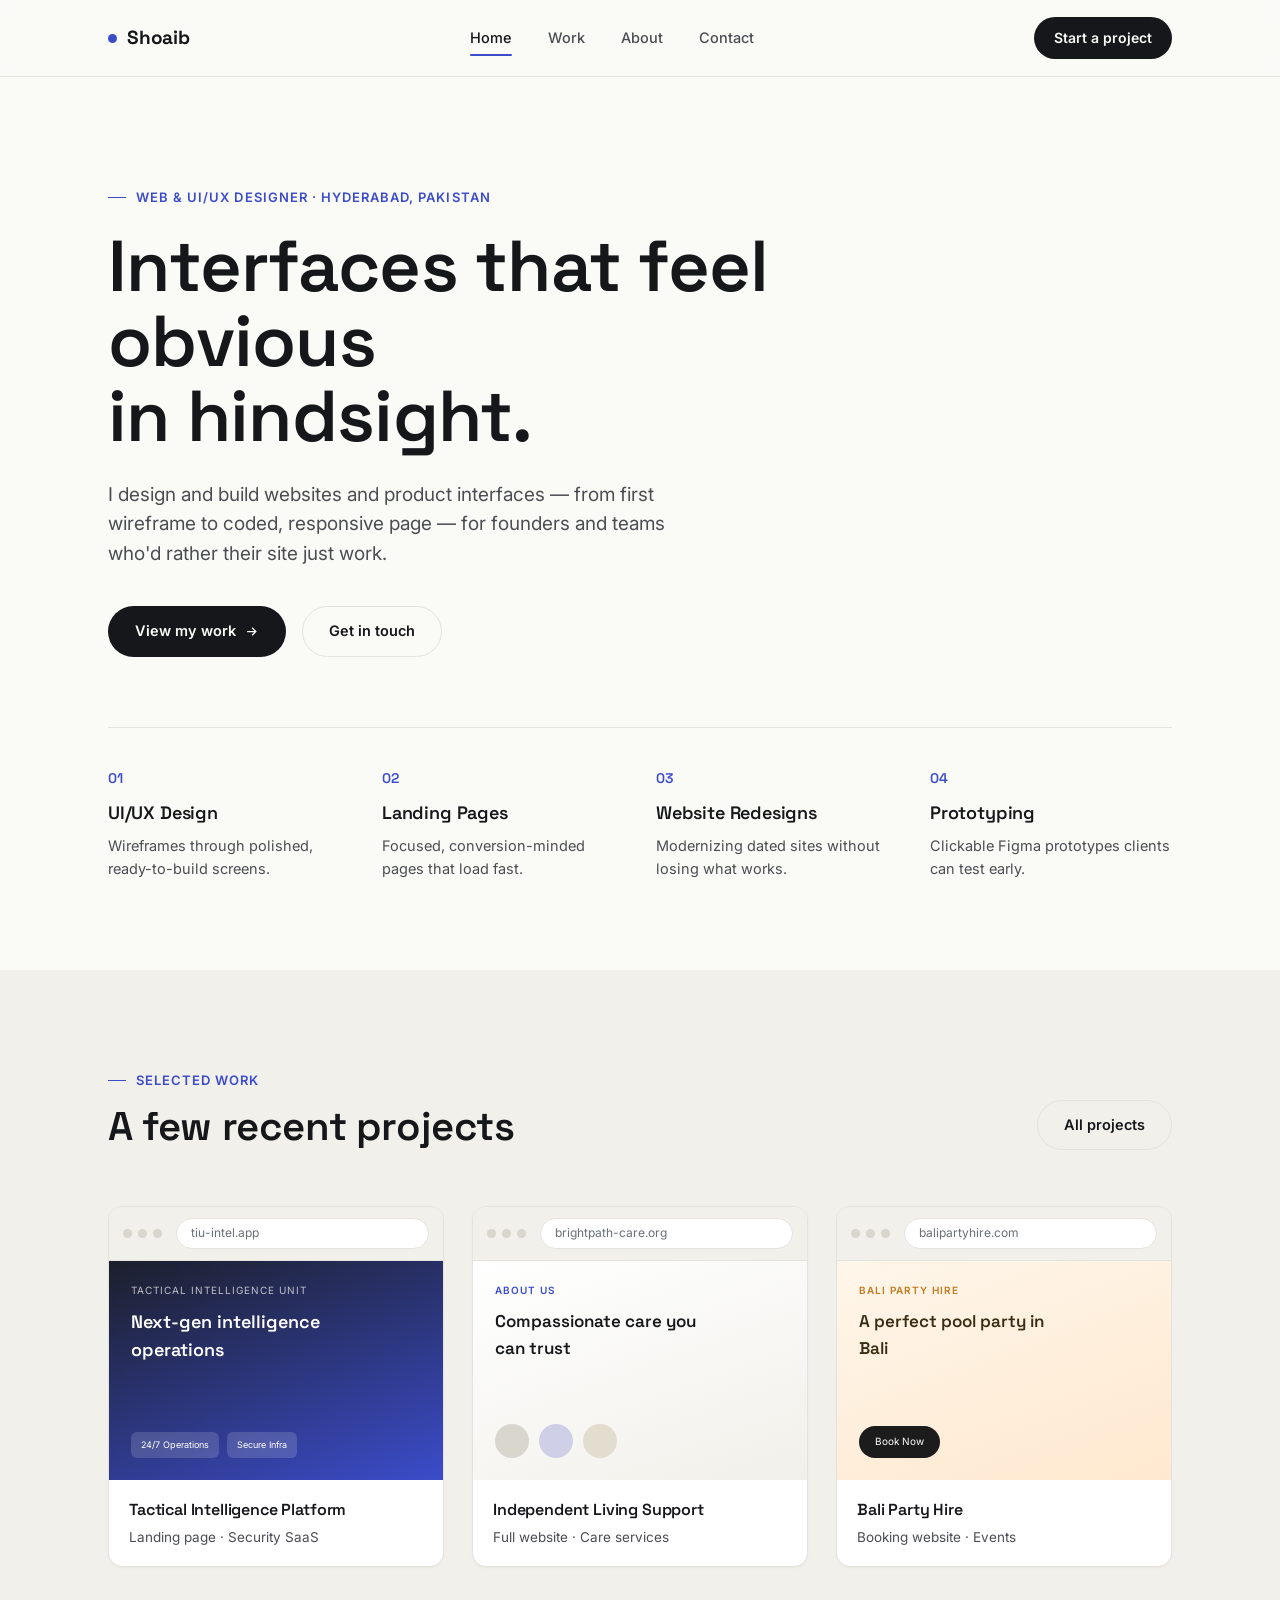
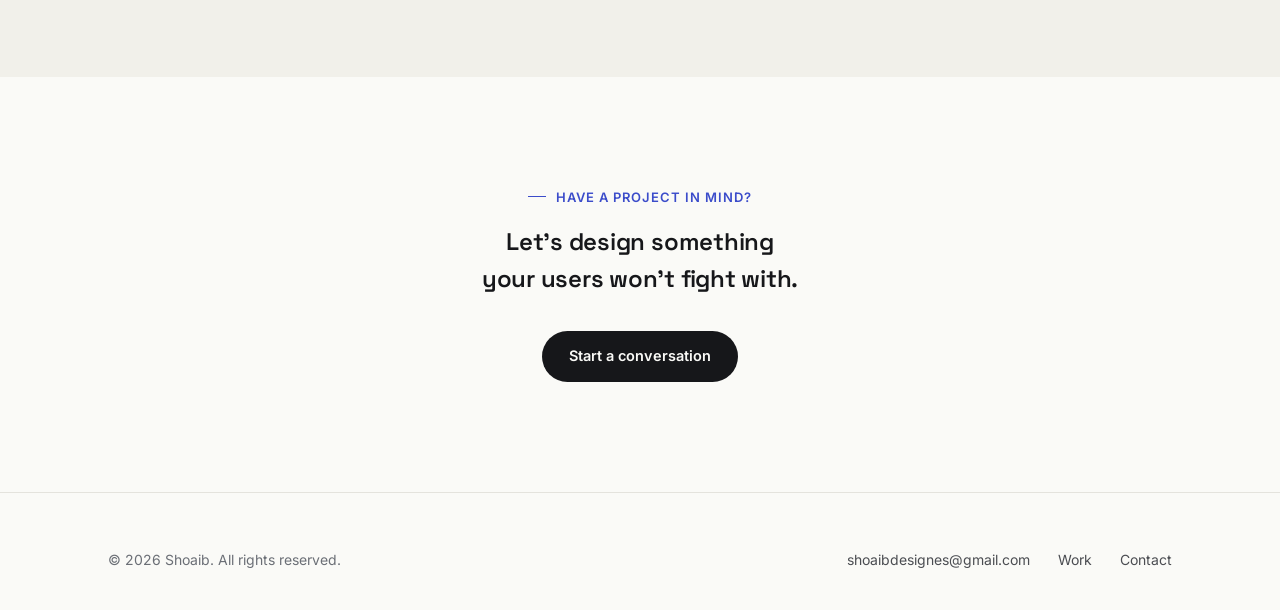
==== index.html @ 1487985b "Add files via upload" ====
<!DOCTYPE html>
<html lang="en">
<head>
<meta charset="UTF-8">
<meta name="viewport" content="width=device-width, initial-scale=1.0">
<title>Shoaib — Web & UI/UX Designer</title>
<meta name="description" content="Shoaib is a web and UI/UX designer crafting clean, conversion-minded interfaces — landing pages, redesigns, and full product sites.">
<link rel="preconnect" href="https://fonts.googleapis.com">
<link rel="preconnect" href="https://fonts.gstatic.com" crossorigin>
<link href="https://fonts.googleapis.com/css2?family=Space+Grotesk:wght@500;600;700&family=Inter:wght@400;500;600;700&display=swap" rel="stylesheet">
<link rel="stylesheet" href="style.css">
</head>
<body>

<nav class="nav">
  <div class="wrap">
    <a href="index.html" class="brand"><span class="dot"></span>Shoaib</a>
    <div class="navlinks" id="navlinks">
      <a href="index.html" class="active">Home</a>
      <a href="work.html">Work</a>
      <a href="about.html">About</a>
      <a href="contact.html">Contact</a>
    </div>
    <a href="contact.html" class="nav-cta">Start a project</a>
    <button class="nav-toggle" id="navToggle" aria-label="Toggle menu" aria-expanded="false">
      <span></span><span></span><span></span>
    </button>
  </div>
</nav>

<!-- ============ HERO ============ -->
<header style="padding: 110px 0 70px;">
  <div class="wrap">
    <div class="eyebrow">Web &amp; UI/UX Designer · Hyderabad, Pakistan</div>
    <h1 style="font-size: clamp(40px, 6vw, 72px); line-height: 1.04; margin-top: 22px; max-width: 880px;">
      Interfaces that feel obvious<br>in hindsight.
    </h1>
    <p style="font-size: 19px; max-width: 560px; margin-top: 26px;">
      I design and build websites and product interfaces — from first wireframe to coded, responsive page — for founders and teams who'd rather their site just work.
    </p>
    <div style="display:flex; gap:16px; margin-top:38px; flex-wrap:wrap;">
      <a href="work.html" class="btn btn-primary">
        View my work
        <svg viewBox="0 0 24 24" fill="none" stroke="currentColor" stroke-width="2"><path d="M5 12h14M13 6l6 6-6 6"/></svg>
      </a>
      <a href="contact.html" class="btn btn-ghost">Get in touch</a>
    </div>
  </div>
</header>

<!-- ============ STRIP: services ============ -->
<section style="padding: 0 0 90px;">
  <div class="wrap">
    <hr class="rule" style="margin-bottom: 40px;">
    <div style="display:grid; grid-template-columns: repeat(4, 1fr); gap: 32px;" class="service-grid">
      <div>
        <div style="font-family:var(--display); font-size:14px; color:var(--accent); font-weight:600;">01</div>
        <h3 style="font-size:18px; margin-top:10px;">UI/UX Design</h3>
        <p style="font-size:14.5px; margin-top:8px;">Wireframes through polished, ready-to-build screens.</p>
      </div>
      <div>
        <div style="font-family:var(--display); font-size:14px; color:var(--accent); font-weight:600;">02</div>
        <h3 style="font-size:18px; margin-top:10px;">Landing Pages</h3>
        <p style="font-size:14.5px; margin-top:8px;">Focused, conversion-minded pages that load fast.</p>
      </div>
      <div>
        <div style="font-family:var(--display); font-size:14px; color:var(--accent); font-weight:600;">03</div>
        <h3 style="font-size:18px; margin-top:10px;">Website Redesigns</h3>
        <p style="font-size:14.5px; margin-top:8px;">Modernizing dated sites without losing what works.</p>
      </div>
      <div>
        <div style="font-family:var(--display); font-size:14px; color:var(--accent); font-weight:600;">04</div>
        <h3 style="font-size:18px; margin-top:10px;">Prototyping</h3>
        <p style="font-size:14.5px; margin-top:8px;">Clickable Figma prototypes clients can test early.</p>
      </div>
    </div>
  </div>
</section>

<!-- ============ FEATURED WORK ============ -->
<section style="background: var(--paper-dim); padding-top: 100px;">
  <div class="wrap">
    <div class="section-head" style="display:flex; align-items:flex-end; justify-content:space-between; max-width:none; flex-wrap:wrap; gap:20px;">
      <div>
        <div class="eyebrow">Selected work</div>
        <h2>A few recent projects</h2>
      </div>
      <a href="work.html" class="btn btn-ghost">All projects</a>
    </div>

    <div style="display:grid; grid-template-columns: repeat(3, 1fr); gap: 28px;" class="proj-grid">

      <a href="work.html#tiu" class="browser-frame" style="text-decoration:none;">
        <div class="browser-chrome">
          <div class="browser-dots"><span></span><span></span><span></span></div>
          <div class="browser-url">tiu-intel.app</div>
        </div>
        <div class="browser-body">
          <div class="thumb-content" style="background:linear-gradient(160deg,#1c1f2b,#3B4CCA); padding:22px; color:#fff;">
            <div style="font-size:10px; letter-spacing:.1em; opacity:.7;">TACTICAL INTELLIGENCE UNIT</div>
            <div style="font-family:var(--display); font-size:18px; font-weight:600; margin-top:10px; max-width:80%;">Next-gen intelligence operations</div>
            <div style="margin-top:auto; display:flex; gap:8px;">
              <div style="background:rgba(255,255,255,.15); border-radius:6px; padding:6px 10px; font-size:9px;">24/7 Operations</div>
              <div style="background:rgba(255,255,255,.15); border-radius:6px; padding:6px 10px; font-size:9px;">Secure Infra</div>
            </div>
          </div>
        </div>
        <div style="padding:18px 20px;">
          <h3 style="font-size:16px;">Tactical Intelligence Platform</h3>
          <p style="font-size:13.5px; margin-top:4px;">Landing page · Security SaaS</p>
        </div>
      </a>

      <a href="work.html#care" class="browser-frame" style="text-decoration:none;">
        <div class="browser-chrome">
          <div class="browser-dots"><span></span><span></span><span></span></div>
          <div class="browser-url">brightpath-care.org</div>
        </div>
        <div class="browser-body">
          <div class="thumb-content" style="background:linear-gradient(160deg,#fff,#F1F0EA); padding:22px;">
            <div style="font-size:10px; letter-spacing:.1em; color:var(--accent); font-weight:600;">ABOUT US</div>
            <div style="font-family:var(--display); font-size:17px; font-weight:600; margin-top:10px; max-width:75%; color:var(--ink);">Compassionate care you can trust</div>
            <div style="margin-top:auto; display:flex; gap:10px;">
              <div style="width:34px; height:34px; border-radius:50%; background:#D8D6CD;"></div>
              <div style="width:34px; height:34px; border-radius:50%; background:#cfd0e8;"></div>
              <div style="width:34px; height:34px; border-radius:50%; background:#e3ddd0;"></div>
            </div>
          </div>
        </div>
        <div style="padding:18px 20px;">
          <h3 style="font-size:16px;">Independent Living Support</h3>
          <p style="font-size:13.5px; margin-top:4px;">Full website · Care services</p>
        </div>
      </a>

      <a href="work.html#bali" class="browser-frame" style="text-decoration:none;">
        <div class="browser-chrome">
          <div class="browser-dots"><span></span><span></span><span></span></div>
          <div class="browser-url">balipartyhire.com</div>
        </div>
        <div class="browser-body">
          <div class="thumb-content" style="background:linear-gradient(160deg,#fef6ea,#ffe8cf); padding:22px;">
            <div style="font-size:10px; letter-spacing:.1em; color:#c47a1f; font-weight:600;">BALI PARTY HIRE</div>
            <div style="font-family:var(--display); font-size:17px; font-weight:600; margin-top:10px; max-width:75%; color:#3a2c12;">A perfect pool party in Bali</div>
            <div style="margin-top:auto;">
              <div style="display:inline-block; background:#1c1c1c; color:#fff; border-radius:999px; padding:8px 16px; font-size:10px;">Book Now</div>
            </div>
          </div>
        </div>
        <div style="padding:18px 20px;">
          <h3 style="font-size:16px;">Bali Party Hire</h3>
          <p style="font-size:13.5px; margin-top:4px;">Booking website · Events</p>
        </div>
      </a>

    </div>
  </div>
</section>

<!-- ============ CTA STRIP ============ -->
<section>
  <div class="wrap" style="text-align:center;">
    <div class="eyebrow" style="justify-content:center;"><span style="display:none;"></span>Have a project in mind?</div>
    <h2 style="margin-top:16px;">Let's design something<br>your users won't fight with.</h2>
    <div style="margin-top:34px;">
      <a href="contact.html" class="btn btn-primary">Start a conversation</a>
    </div>
  </div>
</section>

<footer>
  <div class="wrap foot-row">
    <div class="foot-left">© 2026 Shoaib. All rights reserved.</div>
    <div class="foot-links">
      <a href="mailto:shoaibdesignes@gmail.com">shoaibdesignes@gmail.com</a>
      <a href="work.html">Work</a>
      <a href="contact.html">Contact</a>
    </div>
  </div>
</footer>

<script src="script.js"></script>
</body>
</html>
---- style.css ----
/* ==========================================================================
   Shoaib — Portfolio
   Tokens
   ========================================================================== */
:root{
  --paper:      #FAFAF7;
  --paper-dim:  #F1F0EA;
  --ink:        #16171A;
  --ink-soft:   #4B4D52;
  --muted:      #6B6F76;
  --line:       #E4E3DD;
  --accent:     #3B4CCA;
  --accent-ink: #EDEFFC;
  --radius:     14px;
  --radius-sm:  8px;
  --max:        1120px;

  --display: "Space Grotesk", "Inter", system-ui, sans-serif;
  --body:    "Inter", system-ui, -apple-system, sans-serif;
}

*{ box-sizing: border-box; }
html{ scroll-behavior: smooth; }
body{
  margin:0;
  background: var(--paper);
  color: var(--ink);
  font-family: var(--body);
  font-size: 16px;
  line-height: 1.55;
  -webkit-font-smoothing: antialiased;
}
img{ max-width:100%; display:block; }
a{ color: inherit; text-decoration:none; }
:focus-visible{
  outline: 2px solid var(--accent);
  outline-offset: 3px;
  border-radius: 4px;
}

.wrap{
  max-width: var(--max);
  margin: 0 auto;
  padding: 0 28px;
}

h1,h2,h3,h4{
  font-family: var(--display);
  font-weight: 600;
  letter-spacing: -0.01em;
  margin: 0;
  color: var(--ink);
}

.eyebrow{
  font-family: var(--body);
  font-size: 13px;
  font-weight: 600;
  letter-spacing: 0.08em;
  text-transform: uppercase;
  color: var(--accent);
  display:flex;
  align-items:center;
  gap:10px;
}
.eyebrow::before{
  content:"";
  width: 18px;
  height: 1px;
  background: var(--accent);
}

p{ color: var(--ink-soft); margin: 0; }

/* ---------------- Nav ---------------- */
.nav{
  position: sticky;
  top: 0;
  z-index: 50;
  background: rgba(250,250,247,0.85);
  backdrop-filter: blur(10px);
  border-bottom: 1px solid var(--line);
}
.nav .wrap{
  display:flex;
  align-items:center;
  justify-content:space-between;
  height: 76px;
}
.brand{
  font-family: var(--display);
  font-weight: 700;
  font-size: 19px;
  letter-spacing: -0.01em;
  display:flex;
  align-items:center;
  gap:10px;
}
.brand .dot{
  width:9px; height:9px; border-radius:50%;
  background: var(--accent);
  display:inline-block;
}
.navlinks{
  display:flex;
  gap: 36px;
  font-size: 14.5px;
  font-weight: 500;
}
.navlinks a{
  color: var(--ink-soft);
  position: relative;
  padding: 4px 0;
  transition: color .15s ease;
}
.navlinks a:hover{ color: var(--ink); }
.navlinks a.active{ color: var(--ink); }
.navlinks a.active::after{
  content:"";
  position:absolute;
  left:0; right:0; bottom:-3px;
  height:2px;
  background: var(--accent);
  border-radius: 2px;
}
.nav-cta{
  background: var(--ink);
  color: var(--paper);
  padding: 10px 20px;
  border-radius: 999px;
  font-size: 14px;
  font-weight: 600;
  transition: background .15s ease, transform .15s ease;
}
.nav-cta:hover{ background: var(--accent); transform: translateY(-1px); }

.nav-toggle{ display:none; }

/* ---------------- Buttons ---------------- */
.btn{
  display:inline-flex;
  align-items:center;
  gap:8px;
  padding: 13px 26px;
  border-radius: 999px;
  font-weight: 600;
  font-size: 14.5px;
  border: 1px solid transparent;
  cursor:pointer;
  transition: transform .15s ease, background .15s ease, color .15s ease, border-color .15s ease;
}
.btn-primary{ background: var(--ink); color: var(--paper); }
.btn-primary:hover{ background: var(--accent); transform: translateY(-2px); }
.btn-ghost{ border-color: var(--line); color: var(--ink); background: transparent; }
.btn-ghost:hover{ border-color: var(--ink); transform: translateY(-2px); }
.btn svg{ width:15px; height:15px; }

/* ---------------- Section scaffolding ---------------- */
section{ padding: 110px 0; }
.section-head{
  max-width: 640px;
  margin-bottom: 56px;
}
.section-head h2{
  font-size: clamp(28px, 3.4vw, 40px);
  margin-top: 14px;
  line-height: 1.15;
}
.section-head p{ margin-top: 16px; font-size: 17px; }

hr.rule{
  border:0;
  border-top: 1px solid var(--line);
  margin: 0;
}

/* ---------------- Browser-frame mockup (signature element) ---------------- */
.browser-frame{
  border-radius: var(--radius);
  border: 1px solid var(--line);
  background: #fff;
  overflow: hidden;
  box-shadow: 0 1px 2px rgba(20,20,20,0.04);
  transition: transform .25s ease, box-shadow .25s ease, border-color .25s ease;
}
.browser-frame:hover{
  transform: translateY(-4px);
  box-shadow: 0 18px 38px -16px rgba(20,20,20,0.18);
  border-color: #d8d7d0;
}
.browser-chrome{
  display:flex;
  align-items:center;
  gap: 14px;
  padding: 11px 14px;
  background: var(--paper-dim);
  border-bottom: 1px solid var(--line);
}
.browser-dots{ display:flex; gap:6px; flex-shrink:0; }
.browser-dots span{
  width:9px; height:9px; border-radius:50%;
  background: #D8D6CD;
}
.browser-url{
  flex:1;
  background: #fff;
  border: 1px solid var(--line);
  border-radius: 999px;
  padding: 5px 14px;
  font-size: 12px;
  color: var(--muted);
  font-family: var(--body);
  white-space: nowrap;
  overflow: hidden;
  text-overflow: ellipsis;
}
.browser-body{
  aspect-ratio: 16/10.5;
  background: linear-gradient(160deg, var(--paper-dim), #fff);
  position: relative;
  overflow: hidden;
}
.browser-body .thumb-content{
  position:absolute; inset:0;
  display:flex;
  flex-direction:column;
}

/* ---------------- Footer ---------------- */
footer{
  border-top: 1px solid var(--line);
  padding: 56px 0 40px;
}
.foot-row{
  display:flex;
  justify-content:space-between;
  align-items:center;
  flex-wrap:wrap;
  gap: 18px;
}
.foot-left{ font-size: 14px; color: var(--muted); }
.foot-links{ display:flex; gap: 28px; font-size: 14px; }
.foot-links a{ color: var(--ink-soft); }
.foot-links a:hover{ color: var(--accent); }

/* ---------------- Responsive ---------------- */
@media (max-width: 860px){
  .service-grid{ grid-template-columns: repeat(2,1fr) !important; row-gap: 36px !important; }
  .proj-grid{ grid-template-columns: 1fr !important; }
  .work-grid{ grid-template-columns: 1fr !important; }
  .navlinks{
    position: fixed;
    top: 76px; left:0; right:0;
    background: var(--paper);
    flex-direction: column;
    gap: 0;
    border-bottom: 1px solid var(--line);
    transform: translateY(-110%);
    transition: transform .25s ease;
    padding: 8px 28px 18px;
  }
  .navlinks.open{ transform: translateY(0); }
  .navlinks a{ padding: 14px 0; border-bottom: 1px solid var(--line); }
  .nav-toggle{
    display:flex;
    flex-direction:column;
    gap:5px;
    background:none;
    border:none;
    cursor:pointer;
    padding: 8px;
  }
  .nav-toggle span{ width:22px; height:2px; background:var(--ink); border-radius:2px; }
  .nav-cta{ display:none; }
  section{ padding: 72px 0; }
}
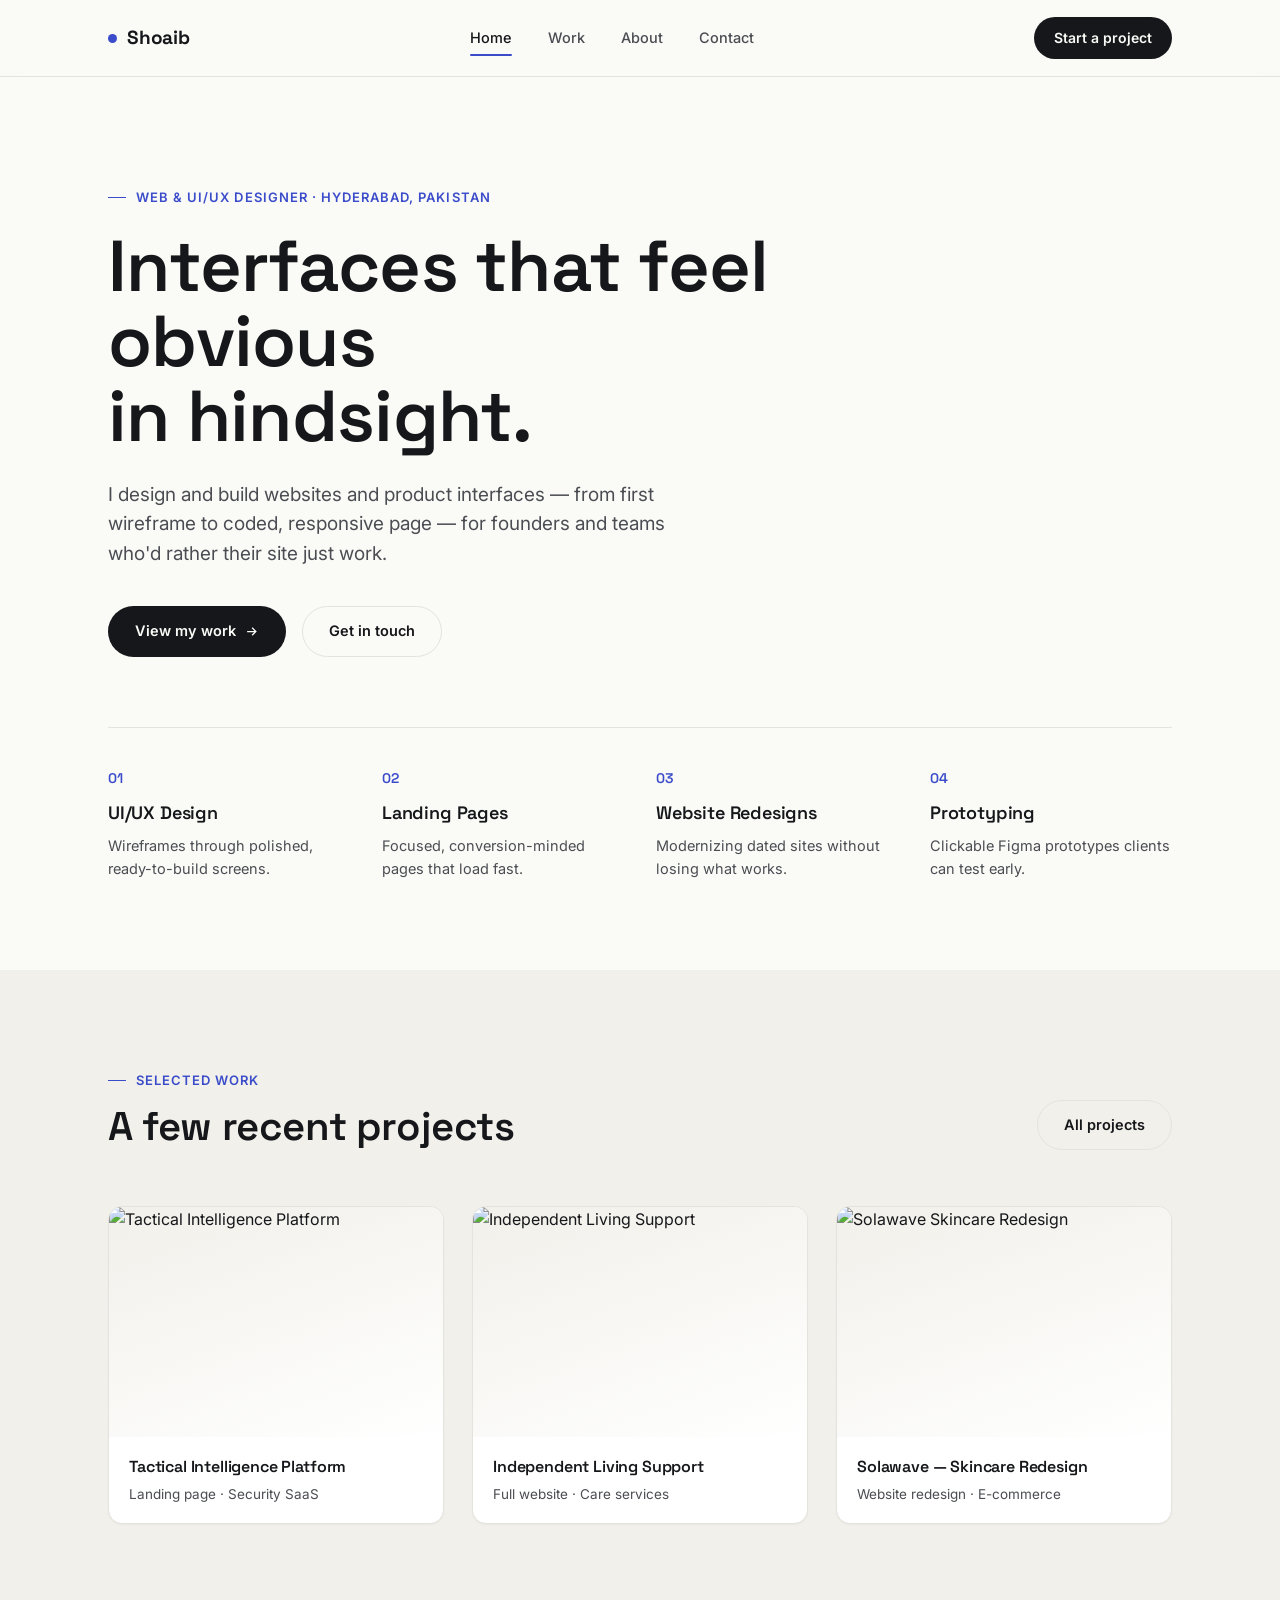
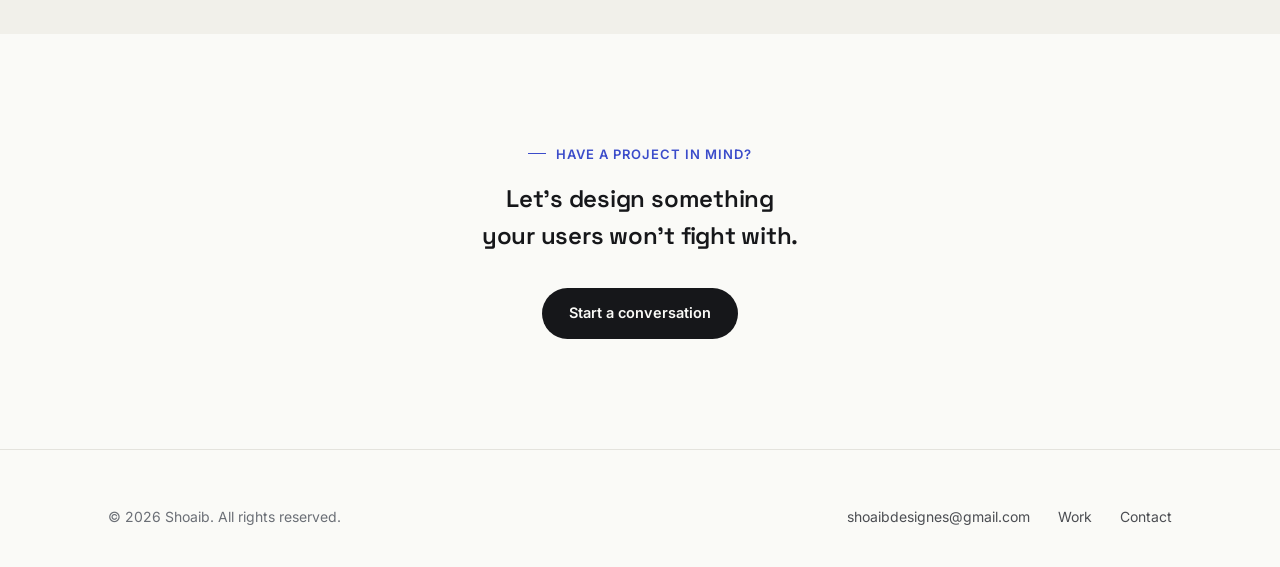
==== commit 6a0479c6: "Add files via upload" ====
--- a/index.html
+++ b/index.html
@@ -91,19 +91,8 @@
     <div style="display:grid; grid-template-columns: repeat(3, 1fr); gap: 28px;" class="proj-grid">
 
       <a href="work.html#tiu" class="browser-frame" style="text-decoration:none;">
-        <div class="browser-chrome">
-          <div class="browser-dots"><span></span><span></span><span></span></div>
-          <div class="browser-url">tiu-intel.app</div>
-        </div>
-        <div class="browser-body">
-          <div class="thumb-content" style="background:linear-gradient(160deg,#1c1f2b,#3B4CCA); padding:22px; color:#fff;">
-            <div style="font-size:10px; letter-spacing:.1em; opacity:.7;">TACTICAL INTELLIGENCE UNIT</div>
-            <div style="font-family:var(--display); font-size:18px; font-weight:600; margin-top:10px; max-width:80%;">Next-gen intelligence operations</div>
-            <div style="margin-top:auto; display:flex; gap:8px;">
-              <div style="background:rgba(255,255,255,.15); border-radius:6px; padding:6px 10px; font-size:9px;">24/7 Operations</div>
-              <div style="background:rgba(255,255,255,.15); border-radius:6px; padding:6px 10px; font-size:9px;">Secure Infra</div>
-            </div>
-          </div>
+        <div class="browser-body" style="aspect-ratio:16/11; overflow:hidden;">
+          <img src="assets/work/isag.jpg" alt="Tactical Intelligence Platform" style="width:100%; height:100%; object-fit:cover; object-position:top;">
         </div>
         <div style="padding:18px 20px;">
           <h3 style="font-size:16px;">Tactical Intelligence Platform</h3>
@@ -112,20 +101,8 @@
       </a>
 
       <a href="work.html#care" class="browser-frame" style="text-decoration:none;">
-        <div class="browser-chrome">
-          <div class="browser-dots"><span></span><span></span><span></span></div>
-          <div class="browser-url">brightpath-care.org</div>
-        </div>
-        <div class="browser-body">
-          <div class="thumb-content" style="background:linear-gradient(160deg,#fff,#F1F0EA); padding:22px;">
-            <div style="font-size:10px; letter-spacing:.1em; color:var(--accent); font-weight:600;">ABOUT US</div>
-            <div style="font-family:var(--display); font-size:17px; font-weight:600; margin-top:10px; max-width:75%; color:var(--ink);">Compassionate care you can trust</div>
-            <div style="margin-top:auto; display:flex; gap:10px;">
-              <div style="width:34px; height:34px; border-radius:50%; background:#D8D6CD;"></div>
-              <div style="width:34px; height:34px; border-radius:50%; background:#cfd0e8;"></div>
-              <div style="width:34px; height:34px; border-radius:50%; background:#e3ddd0;"></div>
-            </div>
-          </div>
+        <div class="browser-body" style="aspect-ratio:16/11; overflow:hidden;">
+          <img src="assets/work/independent-living.jpg" alt="Independent Living Support" style="width:100%; height:100%; object-fit:cover; object-position:top;">
         </div>
         <div style="padding:18px 20px;">
           <h3 style="font-size:16px;">Independent Living Support</h3>
@@ -133,23 +110,13 @@
         </div>
       </a>
 
-      <a href="work.html#bali" class="browser-frame" style="text-decoration:none;">
-        <div class="browser-chrome">
-          <div class="browser-dots"><span></span><span></span><span></span></div>
-          <div class="browser-url">balipartyhire.com</div>
-        </div>
-        <div class="browser-body">
-          <div class="thumb-content" style="background:linear-gradient(160deg,#fef6ea,#ffe8cf); padding:22px;">
-            <div style="font-size:10px; letter-spacing:.1em; color:#c47a1f; font-weight:600;">BALI PARTY HIRE</div>
-            <div style="font-family:var(--display); font-size:17px; font-weight:600; margin-top:10px; max-width:75%; color:#3a2c12;">A perfect pool party in Bali</div>
-            <div style="margin-top:auto;">
-              <div style="display:inline-block; background:#1c1c1c; color:#fff; border-radius:999px; padding:8px 16px; font-size:10px;">Book Now</div>
-            </div>
-          </div>
+      <a href="work.html#solawave" class="browser-frame" style="text-decoration:none;">
+        <div class="browser-body" style="aspect-ratio:16/11; overflow:hidden;">
+          <img src="assets/work/solawave.jpg" alt="Solawave Skincare Redesign" style="width:100%; height:100%; object-fit:cover; object-position:top;">
         </div>
         <div style="padding:18px 20px;">
-          <h3 style="font-size:16px;">Bali Party Hire</h3>
-          <p style="font-size:13.5px; margin-top:4px;">Booking website · Events</p>
+          <h3 style="font-size:16px;">Solawave — Skincare Redesign</h3>
+          <p style="font-size:13.5px; margin-top:4px;">Website redesign · E-commerce</p>
         </div>
       </a>
 
